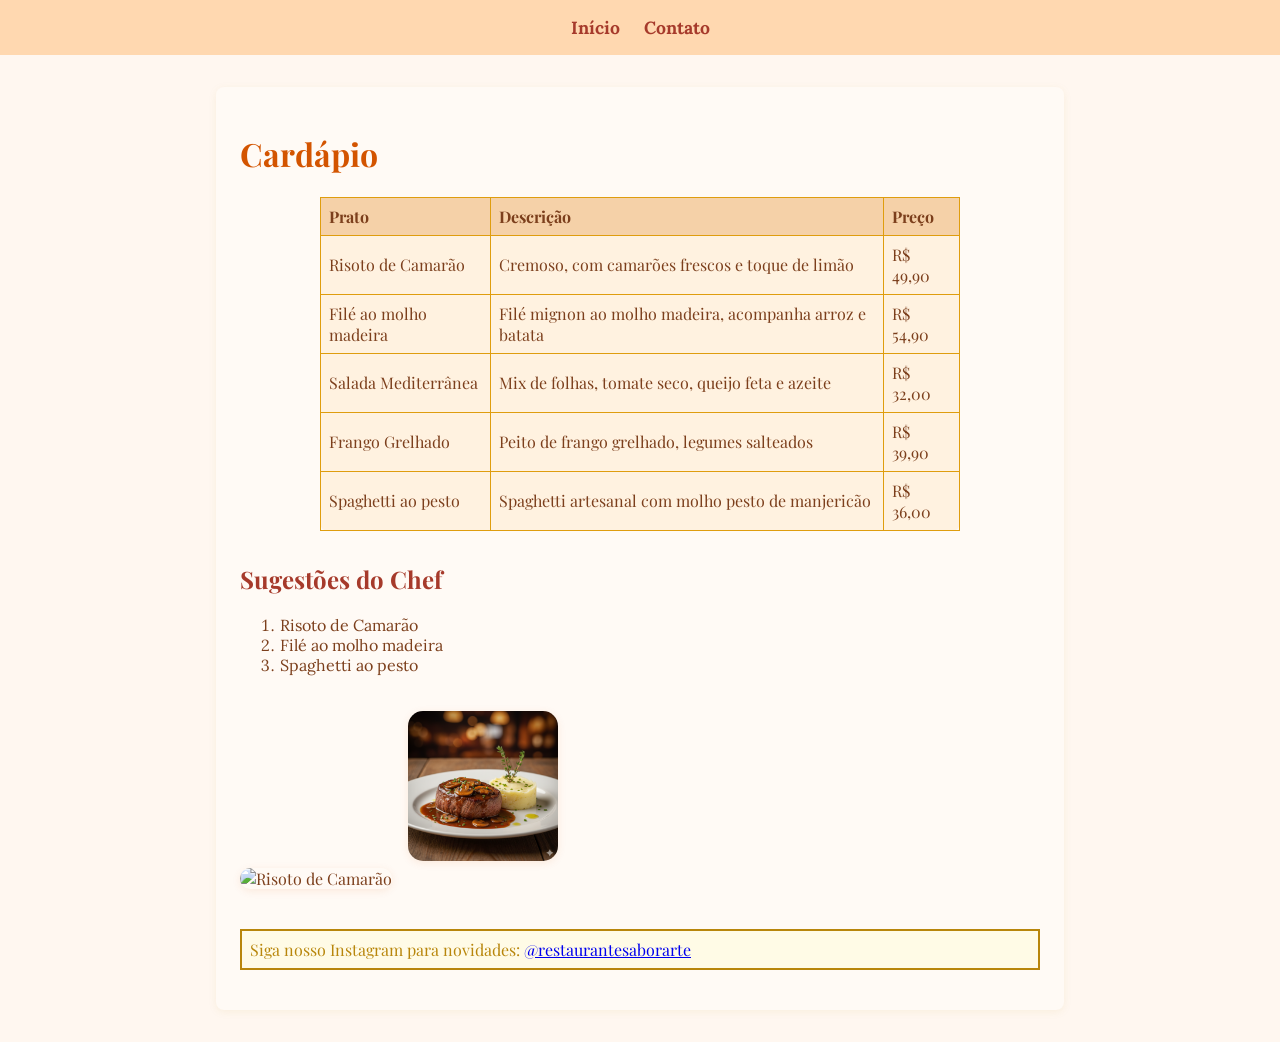
==== cardapio.html @ 9372c83c "commit files" ====
<!DOCTYPE html>
<html lang="pt-br">
  <head>
    <meta charset="UTF-8" />
    <title>Cardápio | Sabor & Arte</title>
    <link rel="stylesheet" href="src/css/styles.css" />
    <style>
      table {
        border-collapse: collapse;
        width: 80%;
        margin: 20px auto;
      }
      th,
      td {
        border: 1px solid #df9d0e;
        padding: 8px;
        text-align: left;
      }
      th {
        background-color: #f5d1a8;
      }
    </style>
  </head>
  <body>
    <header>
      <nav>
        <ul>
          <li><a href="index.html">Início</a></li>
          <li><a href="contato.html">Contato</a></li>
        </ul>
      </nav>
    </header>
    <main>
      <h1>Cardápio</h1>
      <table>
        <tr>
          <th>Prato</th>
          <th>Descrição</th>
          <th>Preço</th>
        </tr>
        <tr>
          <td>Risoto de Camarão</td>
          <td>Cremoso, com camarões frescos e toque de limão</td>
          <td>R$ 49,90</td>
        </tr>
        <tr>
          <td>Filé ao molho madeira</td>
          <td>Filé mignon ao molho madeira, acompanha arroz e batata</td>
          <td>R$ 54,90</td>
        </tr>
        <tr>
          <td>Salada Mediterrânea</td>
          <td>Mix de folhas, tomate seco, queijo feta e azeite</td>
          <td>R$ 32,00</td>
        </tr>
        <tr>
          <td>Frango Grelhado</td>
          <td>Peito de frango grelhado, legumes salteados</td>
          <td>R$ 39,90</td>
        </tr>
        <tr>
          <td>Spaghetti ao pesto</td>
          <td>Spaghetti artesanal com molho pesto de manjericão</td>
          <td>R$ 36,00</td>
        </tr>
      </table>
      <h2>Sugestões do Chef</h2>
      <ol>
        <li>Risoto de Camarão</li>
        <li>Filé ao molho madeira</li>
        <li>Spaghetti ao pesto</li>
      </ol>
      <div>
        <img src="src/img/RisotoCamarao.png" alt="Risoto de Camarão" width="150" />
        <img
          src="src/img/FileaoMolhoMadeira.png"
          alt="Filé ao molho madeira"
          width="150"
        />
      </div>
      <p
        style="
          border: 2px solid #b8860b;
          padding: 8px;
          background: #fffbe6;
          color: #b8860b;
        "
      >
        Siga nosso Instagram para novidades:
        <a href="https://instagram.com/restaurantesaborarte" target="_blank"
          >@restaurantesaborarte</a
        >
      </p>
    </main>
    <script src="src/js/script.js"></script>
  </body>
</html>
---- src/css/styles.css ----
@import url("https://fonts.googleapis.com/css2?family=Playfair+Display:wght@500;700&family=Lora:wght@400;600&display=swap");
body {
  font-family: "Playfair Display", "Georgia", serif;
  background-color: #fff7f0;
  margin: 0;
  color: #7c3f1c;
}
header {
  background-color: #ffd8b0;
  color: #a63a2b;
  padding: 16px 0;
  text-align: center;
}
nav ul {
  list-style: none;
  padding: 0;
  margin: 0;
  display: flex;
  justify-content: center;
  gap: 24px;
}
nav a {
  color: #a63a2b;
  text-decoration: none;
  font-weight: bold;
  font-size: 1.1em;
}
nav a:hover {
  text-decoration: underline;
  cursor: pointer;
  background-color: #ffe5d0;
  color: #d35400;
  transition: background 0.2s, color 0.2s;
}

body,
button,
a {
  cursor: default;
}
main {
  max-width: 800px;
  margin: 32px auto;
  background: #fffaf5;
  padding: 24px;
  border-radius: 8px;
  box-shadow: 0 2px 8px rgba(184, 134, 11, 0.08);
}
h1 {
  color: #d35400;
  font-family: "Playfair Display", "Georgia", serif;
}
h2 {
  color: #a63a2b;
  font-family: "Playfair Display", "Georgia", serif;
  margin-top: 32px;
}
ul,
ol {
  margin-bottom: 24px;
  font-family: "Lora", "Georgia", serif;
}
img {
  border-radius: 15px;
  margin: 12px 12px 24px 0;
  box-shadow: 0 2px 8px rgba(211, 84, 0, 0.1);
}
/* Centraliza a logo no index */
/* .logo-center class removed */
/* Classe para centralizar a logo */
.logo-center {
  display: block;
  margin-left: auto;
  margin-right: auto;
}
table {
  margin-bottom: 24px;
  background: #fff2e0;
  border-radius: 8px;

  /* Efeitos de hover na tabela do cardápio */
}
iframe {
  margin-top: 12px;
  border-radius: 8px;

  /* Estilos para tabela */
  th,
  td {
    border: 1px solid #ffd8b0;
    padding: 8px;
    text-align: left;
  }
  th {
    background-color: #ffe5d0;
  }
}
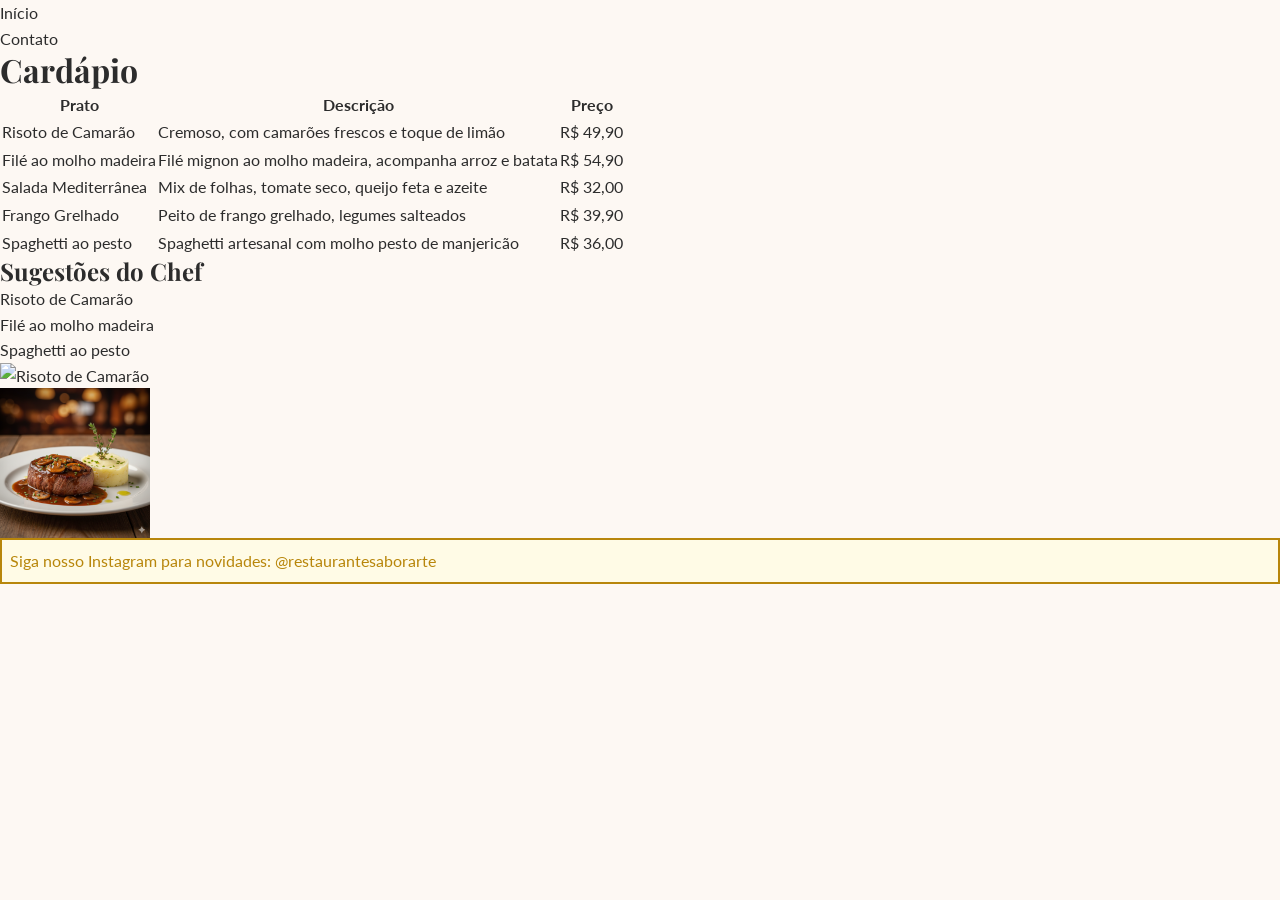
==== commit f840dbf7: "feat: setup inicial - varáveis CSS, reset, fontes e viewport" ====
--- a/cardapio.html
+++ b/cardapio.html
@@ -1,25 +1,24 @@
-<!DOCTYPE html>
+<!doctype html>
 <html lang="pt-br">
   <head>
     <meta charset="UTF-8" />
-    <title>Cardápio | Sabor & Arte</title>
+    <meta name="viewport" content="width=device-width, initial-scale=1.0" />
+    <meta
+      name="description"
+      content="Restaurante Sabor & Arte — cozinha autoral com ingredientes frescos."
+    />
+    <title>Restaurante Sabor & Arte</title>
+
+    <!-- Google Fonts -->
+    <link rel="preconnect" href="https://fonts.googleapis.com" />
+    <link rel="preconnect" href="https://fonts.gstatic.com" crossorigin />
+    <link
+      href="https://fonts.googleapis.com/css2?family=Playfair+Display:wght@400;600;700&family=Lato:wght@300;400;700&display=swap"
+      rel="stylesheet"
+    />
+
+    <link rel="stylesheet" href="src/css/reset.css" />
     <link rel="stylesheet" href="src/css/styles.css" />
-    <style>
-      table {
-        border-collapse: collapse;
-        width: 80%;
-        margin: 20px auto;
-      }
-      th,
-      td {
-        border: 1px solid #df9d0e;
-        padding: 8px;
-        text-align: left;
-      }
-      th {
-        background-color: #f5d1a8;
-      }
-    </style>
   </head>
   <body>
     <header>
@@ -71,7 +70,11 @@
         <li>Spaghetti ao pesto</li>
       </ol>
       <div>
-        <img src="src/img/RisotoCamarao.png" alt="Risoto de Camarão" width="150" />
+        <img
+          src="src/img/RisotoCamarao.png"
+          alt="Risoto de Camarão"
+          width="150"
+        />
         <img
           src="src/img/FileaoMolhoMadeira.png"
           alt="Filé ao molho madeira"
--- a/src/css/styles.css
+++ b/src/css/styles.css
@@ -1,97 +1,47 @@
-@import url("https://fonts.googleapis.com/css2?family=Playfair+Display:wght@500;700&family=Lora:wght@400;600&display=swap");
-body {
-  font-family: "Playfair Display", "Georgia", serif;
-  background-color: #fff7f0;
-  margin: 0;
-  color: #7c3f1c;
-}
-header {
-  background-color: #ffd8b0;
-  color: #a63a2b;
-  padding: 16px 0;
-  text-align: center;
-}
-nav ul {
-  list-style: none;
-  padding: 0;
-  margin: 0;
-  display: flex;
-  justify-content: center;
-  gap: 24px;
-}
-nav a {
-  color: #a63a2b;
-  text-decoration: none;
-  font-weight: bold;
-  font-size: 1.1em;
-}
-nav a:hover {
-  text-decoration: underline;
-  cursor: pointer;
-  background-color: #ffe5d0;
-  color: #d35400;
-  transition: background 0.2s, color 0.2s;
+/* =============================================
+   VARIÁVEIS GLOBAIS — Identidade Visual
+   Mude aqui e o site inteiro muda junto
+   ============================================= */
+:root {
+  /* Cores */
+  --cor-primaria: #b8860b;       /* dourado escuro — sofisticação */
+  --cor-primaria-clara: #f5d1a8; /* dourado claro */
+  --cor-fundo: #fdf8f3;          /* off-white quente */
+  --cor-texto: #2c2c2c;          /* quase preto */
+  --cor-texto-claro: #666;
+  --cor-branco: #ffffff;
+  --cor-header: #1a1a1a;         /* fundo escuro do header */
+
+  /* Tipografia */
+  --fonte-titulo: 'Playfair Display', serif;   /* elegante para títulos */
+  --fonte-corpo: 'Lato', sans-serif;           /* legível para texto */
+
+  /* Espaçamentos */
+  --espacamento-secao: 80px;
+  --largura-maxima: 1200px;
+
+  /* Outros */
+  --sombra: 0 4px 20px rgba(0, 0, 0, 0.08);
+  --raio-borda: 12px;
+  --transicao: 0.3s ease;
 }
 
-body,
-button,
-a {
-  cursor: default;
+/* =============================================
+   BASE
+   ============================================= */
+body {
+  font-family: var(--fonte-corpo);
+  background-color: var(--cor-fundo);
+  color: var(--cor-texto);
 }
-main {
-  max-width: 800px;
-  margin: 32px auto;
-  background: #fffaf5;
-  padding: 24px;
-  border-radius: 8px;
-  box-shadow: 0 2px 8px rgba(184, 134, 11, 0.08);
+
+h1, h2, h3 {
+  font-family: var(--fonte-titulo);
+  line-height: 1.2;
 }
-h1 {
-  color: #d35400;
-  font-family: "Playfair Display", "Georgia", serif;
-}
-h2 {
-  color: #a63a2b;
-  font-family: "Playfair Display", "Georgia", serif;
-  margin-top: 32px;
-}
-ul,
-ol {
-  margin-bottom: 24px;
-  font-family: "Lora", "Georgia", serif;
-}
-img {
-  border-radius: 15px;
-  margin: 12px 12px 24px 0;
-  box-shadow: 0 2px 8px rgba(211, 84, 0, 0.1);
-}
-/* Centraliza a logo no index */
-/* .logo-center class removed */
-/* Classe para centralizar a logo */
-.logo-center {
-  display: block;
-  margin-left: auto;
-  margin-right: auto;
-}
-table {
-  margin-bottom: 24px;
-  background: #fff2e0;
-  border-radius: 8px;
 
-  /* Efeitos de hover na tabela do cardápio */
-}
-iframe {
-  margin-top: 12px;
-  border-radius: 8px;
-
-  /* Estilos para tabela */
-  th,
-  td {
-    border: 1px solid #ffd8b0;
-    padding: 8px;
-    text-align: left;
-  }
-  th {
-    background-color: #ffe5d0;
-  }
-}
+.container {
+  max-width: var(--largura-maxima);
+  margin: 0 auto;
+  padding: 0 24px;
+}
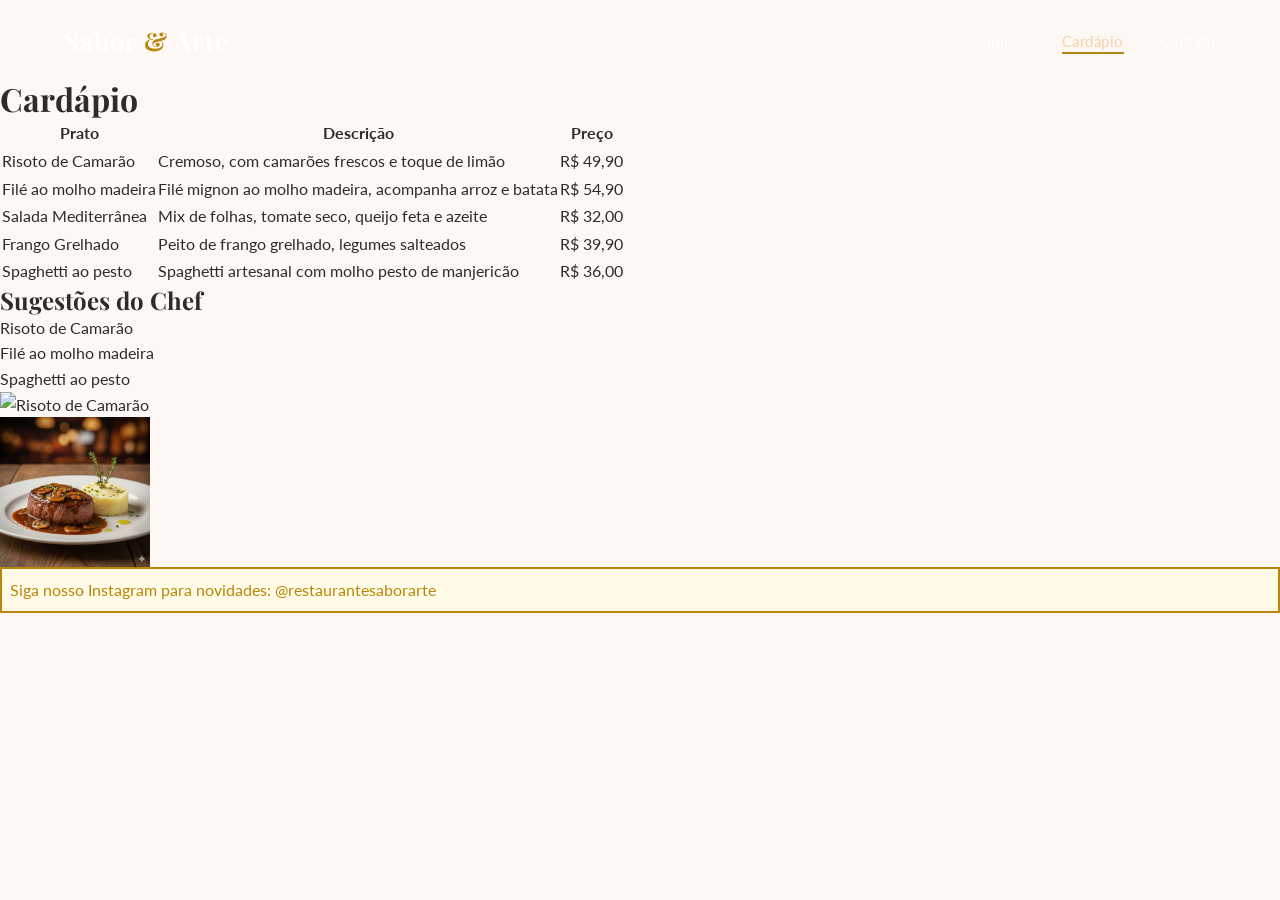
==== commit ab4deed8: "feat: header fixo com nav responsiva e menu hamburguer" ====
--- a/cardapio.html
+++ b/cardapio.html
@@ -21,14 +21,31 @@
     <link rel="stylesheet" href="src/css/styles.css" />
   </head>
   <body>
-    <header>
-      <nav>
-        <ul>
-          <li><a href="index.html">Início</a></li>
-          <li><a href="contato.html">Contato</a></li>
-        </ul>
-      </nav>
-    </header>
+<header class="header" id="header">
+  <div class="container header__container">
+
+    <a href="index.html" class="header__logo">
+      Sabor <span>&</span> Arte
+    </a>
+
+    <button class="header__hamburguer" id="hamburguer" aria-label="Abrir menu">
+      <span></span>
+      <span></span>
+      <span></span>
+    </button>
+
+    <nav class="header__nav" id="nav">
+      <ul class="header__lista">
+        <li><a href="index.html" class="header__link">Início</a></li>
+        <li><a href="cardapio.html" class="header__link ativo">Cardápio</a></li>
+        <li><a href="contato.html" class="header__link">Contato</a></li>
+      </ul>
+    </nav>
+
+  </div>
+</header>
+
+<div class="header-espacador"></div>
     <main>
       <h1>Cardápio</h1>
       <table>
--- a/src/css/styles.css
+++ b/src/css/styles.css
@@ -44,4 +44,161 @@
   max-width: var(--largura-maxima);
   margin: 0 auto;
   padding: 0 24px;
+}
+
+/* =============================================
+   HEADER
+   ============================================= */
+
+.header {
+  position: fixed;        /* gruda no topo mesmo ao rolar */
+  top: 0;
+  left: 0;
+  width: 100%;
+  z-index: 1000;          /* fica na frente de tudo */
+  padding: 20px 0;
+  background-color: transparent;
+  transition: background-color var(--transicao), padding var(--transicao), box-shadow var(--transicao);
+}
+
+/* Estado "rolado" — adicionado pelo JS quando o usuário desce */
+.header.rolado {
+  background-color: var(--cor-header);
+  padding: 14px 0;
+  box-shadow: 0 2px 20px rgba(0, 0, 0, 0.3);
+}
+
+.header__container {
+  display: flex;
+  align-items: center;
+  justify-content: space-between;
+}
+
+/* Logo */
+.header__logo {
+  font-family: var(--fonte-titulo);
+  font-size: 1.6rem;
+  font-weight: 700;
+  color: var(--cor-branco);
+  letter-spacing: 1px;
+}
+
+.header__logo span {
+  color: var(--cor-primaria);  /* o "&" fica dourado */
+}
+
+/* Links de navegação */
+.header__lista {
+  display: flex;
+  gap: 36px;
+  align-items: center;
+}
+
+.header__link {
+  color: var(--cor-branco);
+  font-size: 0.95rem;
+  font-weight: 400;
+  letter-spacing: 0.5px;
+  padding-bottom: 4px;
+  position: relative;
+  transition: color var(--transicao);
+}
+
+/* Linha que cresce embaixo do link ao passar o mouse */
+.header__link::after {
+  content: '';
+  position: absolute;
+  bottom: 0;
+  left: 0;
+  width: 0;                         /* começa com largura 0 */
+  height: 2px;
+  background-color: var(--cor-primaria);
+  transition: width var(--transicao);
+}
+
+.header__link:hover::after,
+.header__link.ativo::after {
+  width: 100%;                      /* expande pra 100% no hover/ativo */
+}
+
+.header__link.ativo {
+  color: var(--cor-primaria-clara);
+}
+
+/* Espaçador */
+.header-espacador {
+  height: 80px; /* mesma altura do header */
+}
+
+/* =============================================
+   HAMBURGUER (botão mobile)
+   ============================================= */
+
+.header__hamburguer {
+  display: none;        /* escondido no desktop */
+  flex-direction: column;
+  gap: 5px;
+  background: none;
+  border: none;
+  cursor: pointer;
+  padding: 4px;
+}
+
+.header__hamburguer span {
+  display: block;
+  width: 25px;
+  height: 2px;
+  background-color: var(--cor-branco);
+  transition: transform var(--transicao), opacity var(--transicao);
+}
+
+/* Animação do X quando o menu está aberto */
+.header__hamburguer.aberto span:nth-child(1) {
+  transform: translateY(7px) rotate(45deg);
+}
+.header__hamburguer.aberto span:nth-child(2) {
+  opacity: 0;
+}
+.header__hamburguer.aberto span:nth-child(3) {
+  transform: translateY(-7px) rotate(-45deg);
+}
+
+/* =============================================
+   RESPONSIVIDADE DO HEADER
+   ============================================= */
+
+/* Telas menores que 768px = mobile */
+@media (max-width: 768px) {
+
+  .header__hamburguer {
+    display: flex;  /* aparece o botão ☰ */
+  }
+
+  .header__nav {
+    position: fixed;
+    top: 0;
+    right: -100%;         /* começa fora da tela, à direita */
+    width: 75%;
+    max-width: 320px;
+    height: 100vh;        /* ocupa a tela toda verticalmente */
+    background-color: var(--cor-header);
+    padding: 100px 40px 40px;
+    transition: right var(--transicao);
+    box-shadow: -4px 0 20px rgba(0,0,0,0.3);
+  }
+
+  /* Quando o menu está aberto, desliza pra dentro */
+  .header__nav.aberto {
+    right: 0;
+  }
+
+  .header__lista {
+    flex-direction: column;
+    align-items: flex-start;
+    gap: 28px;
+  }
+
+  .header__link {
+    font-size: 1.2rem;
+  }
 }
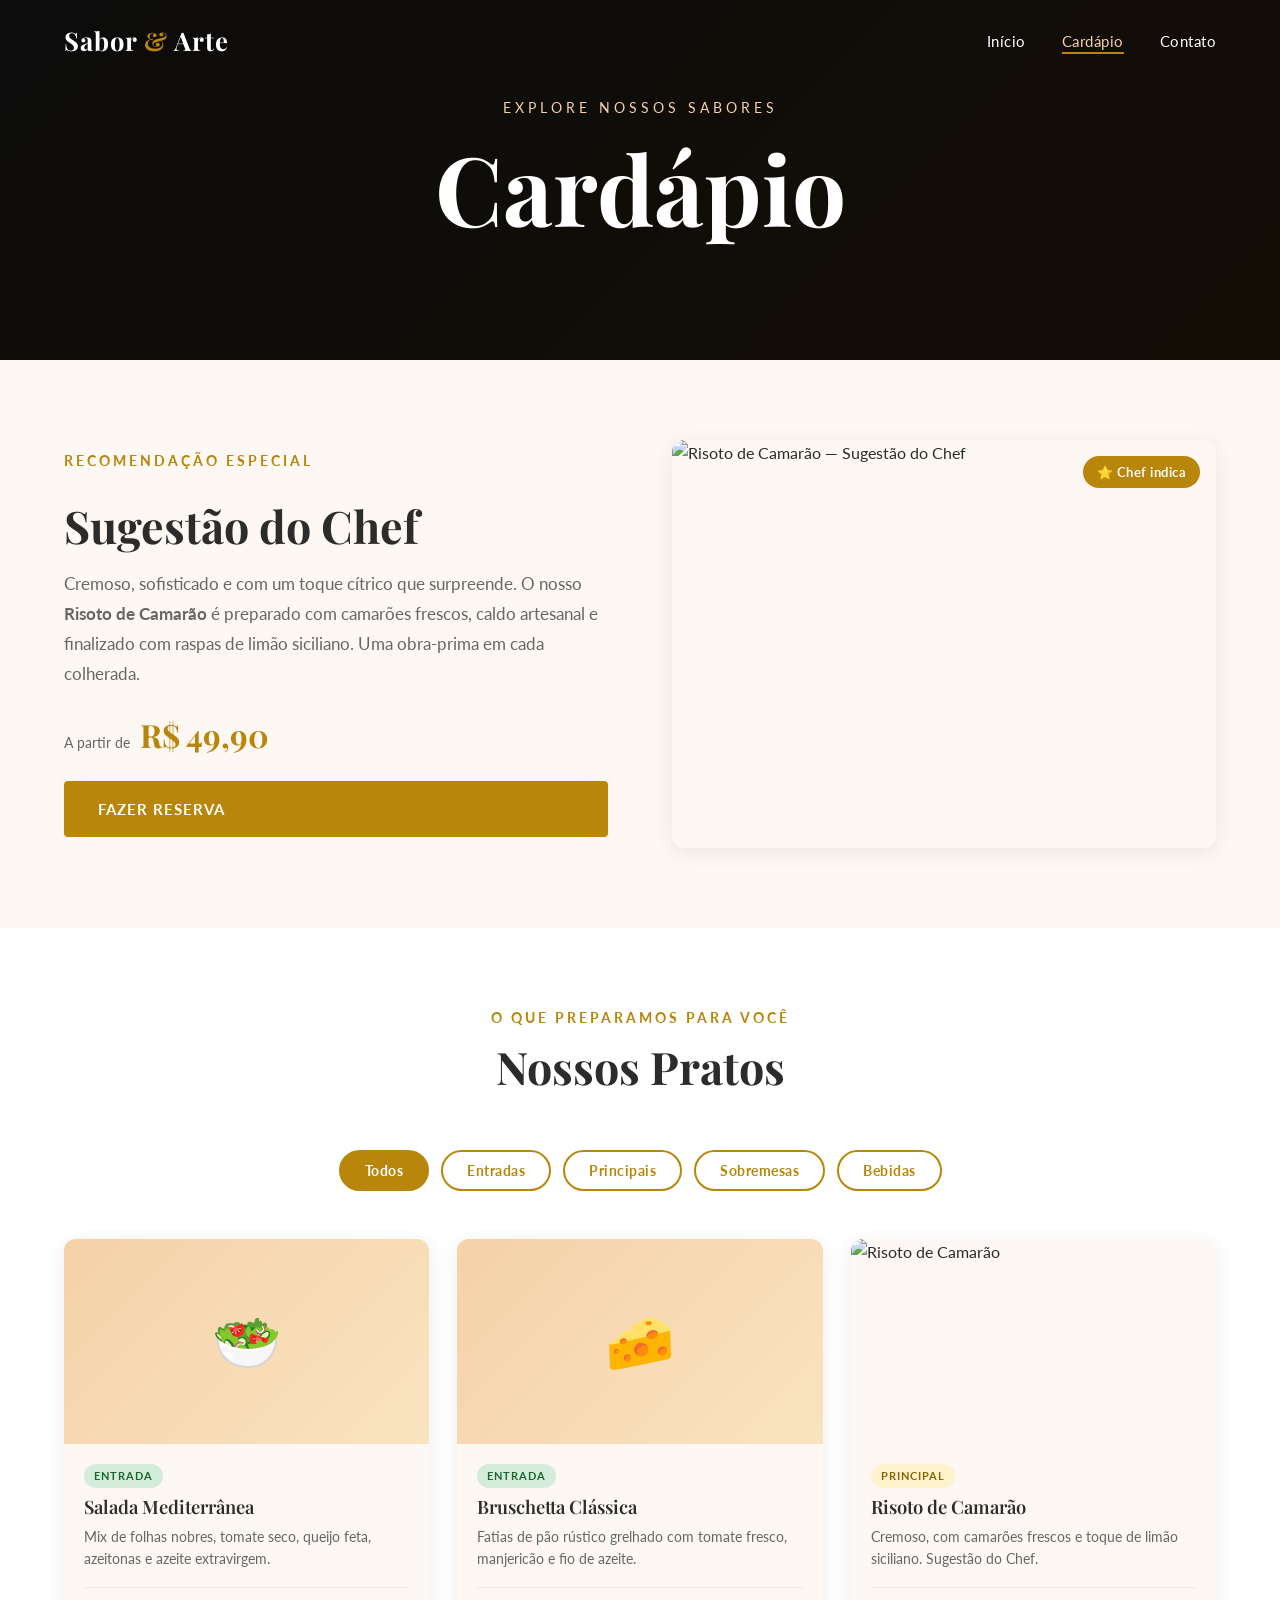
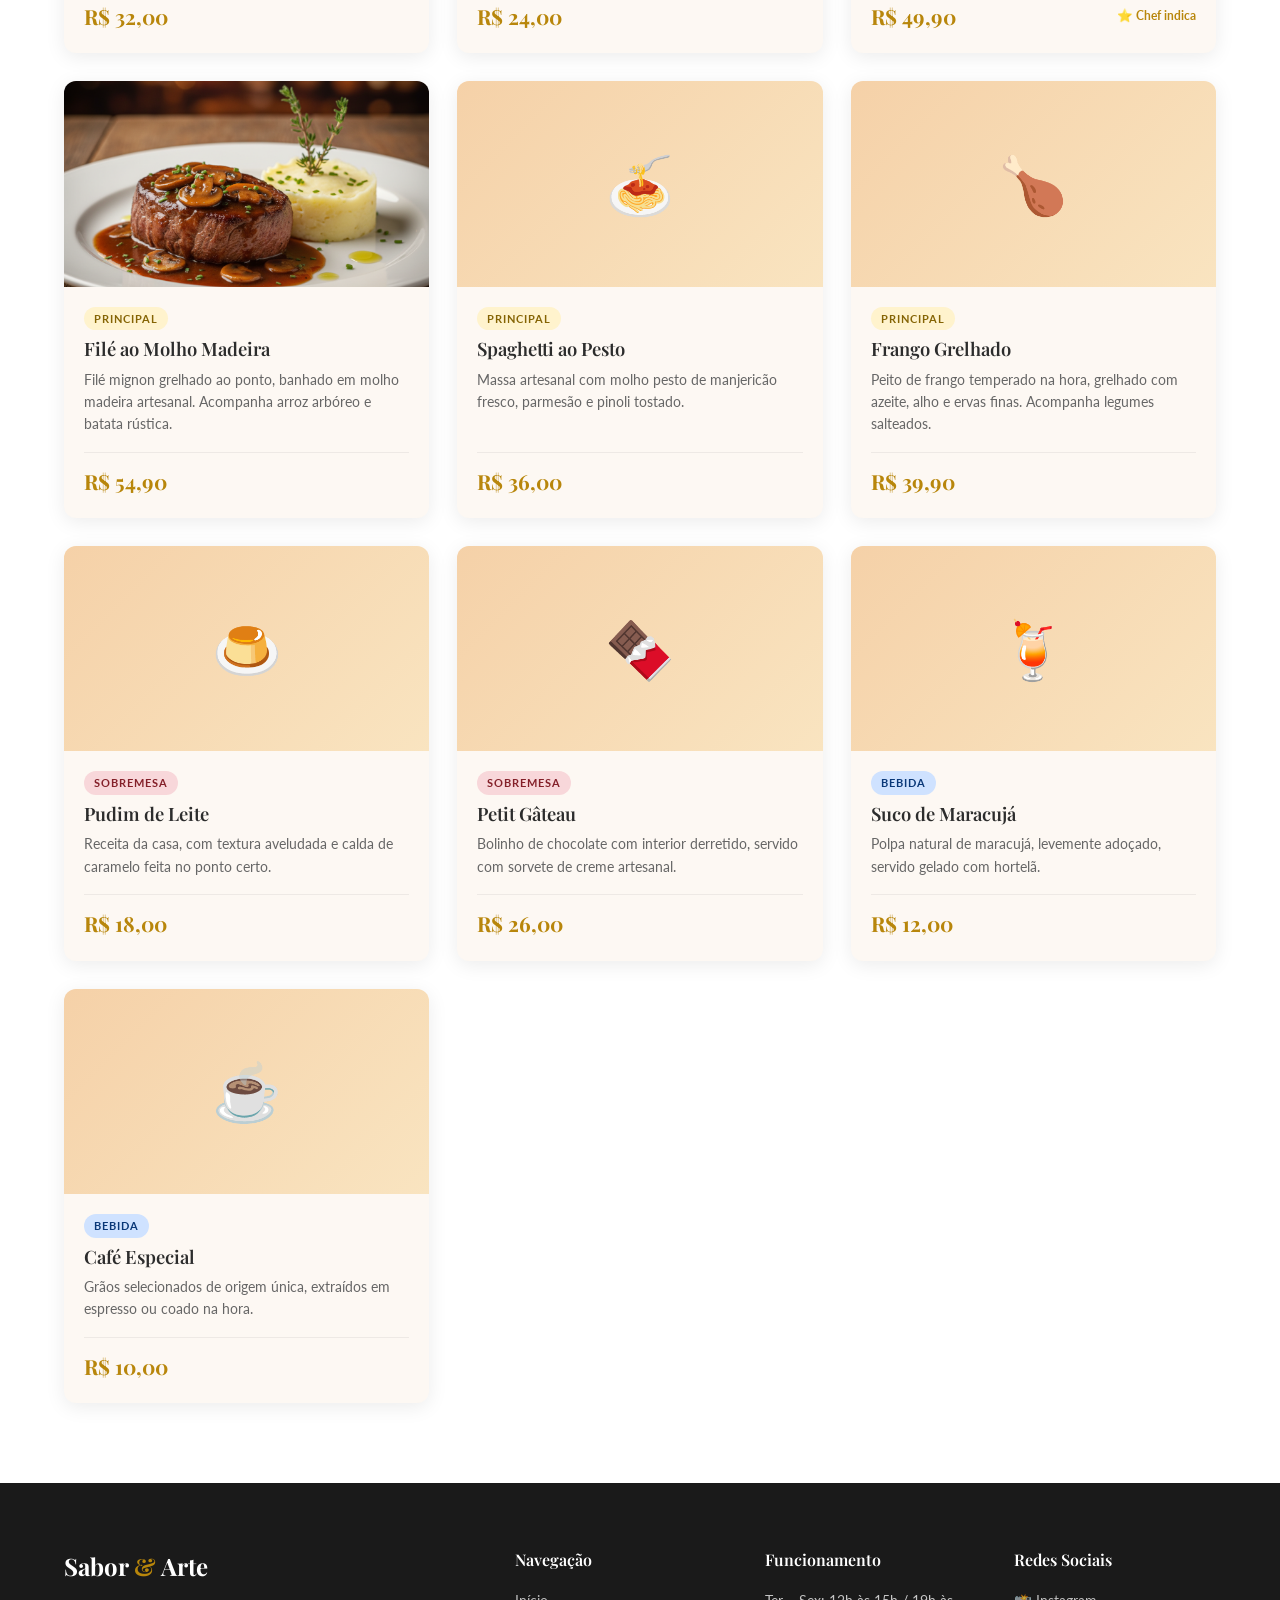
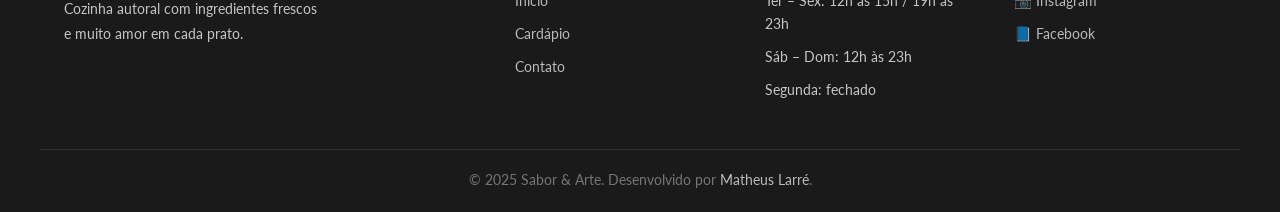
==== commit 65a8944e: "feat: cardapio com cards, filtro por categoria e secao do chef" ====
--- a/cardapio.html
+++ b/cardapio.html
@@ -1,117 +1,301 @@
-<!doctype html>
+<!DOCTYPE html>
 <html lang="pt-br">
   <head>
     <meta charset="UTF-8" />
     <meta name="viewport" content="width=device-width, initial-scale=1.0" />
-    <meta
-      name="description"
-      content="Restaurante Sabor & Arte — cozinha autoral com ingredientes frescos."
-    />
-    <title>Restaurante Sabor & Arte</title>
-
-    <!-- Google Fonts -->
+    <meta name="description" content="Cardápio do Restaurante Sabor & Arte — pratos autorais com ingredientes frescos." />
+    <title>Cardápio | Sabor & Arte</title>
+
     <link rel="preconnect" href="https://fonts.googleapis.com" />
     <link rel="preconnect" href="https://fonts.gstatic.com" crossorigin />
-    <link
-      href="https://fonts.googleapis.com/css2?family=Playfair+Display:wght@400;600;700&family=Lato:wght@300;400;700&display=swap"
-      rel="stylesheet"
-    />
+    <link href="https://fonts.googleapis.com/css2?family=Playfair+Display:wght@400;600;700&family=Lato:wght@300;400;700&display=swap" rel="stylesheet" />
 
     <link rel="stylesheet" href="src/css/reset.css" />
     <link rel="stylesheet" href="src/css/styles.css" />
   </head>
+
   <body>
-<header class="header" id="header">
-  <div class="container header__container">
-
-    <a href="index.html" class="header__logo">
-      Sabor <span>&</span> Arte
-    </a>
-
-    <button class="header__hamburguer" id="hamburguer" aria-label="Abrir menu">
-      <span></span>
-      <span></span>
-      <span></span>
-    </button>
-
-    <nav class="header__nav" id="nav">
-      <ul class="header__lista">
-        <li><a href="index.html" class="header__link">Início</a></li>
-        <li><a href="cardapio.html" class="header__link ativo">Cardápio</a></li>
-        <li><a href="contato.html" class="header__link">Contato</a></li>
-      </ul>
-    </nav>
-
-  </div>
-</header>
-
-<div class="header-espacador"></div>
-    <main>
-      <h1>Cardápio</h1>
-      <table>
-        <tr>
-          <th>Prato</th>
-          <th>Descrição</th>
-          <th>Preço</th>
-        </tr>
-        <tr>
-          <td>Risoto de Camarão</td>
-          <td>Cremoso, com camarões frescos e toque de limão</td>
-          <td>R$ 49,90</td>
-        </tr>
-        <tr>
-          <td>Filé ao molho madeira</td>
-          <td>Filé mignon ao molho madeira, acompanha arroz e batata</td>
-          <td>R$ 54,90</td>
-        </tr>
-        <tr>
-          <td>Salada Mediterrânea</td>
-          <td>Mix de folhas, tomate seco, queijo feta e azeite</td>
-          <td>R$ 32,00</td>
-        </tr>
-        <tr>
-          <td>Frango Grelhado</td>
-          <td>Peito de frango grelhado, legumes salteados</td>
-          <td>R$ 39,90</td>
-        </tr>
-        <tr>
-          <td>Spaghetti ao pesto</td>
-          <td>Spaghetti artesanal com molho pesto de manjericão</td>
-          <td>R$ 36,00</td>
-        </tr>
-      </table>
-      <h2>Sugestões do Chef</h2>
-      <ol>
-        <li>Risoto de Camarão</li>
-        <li>Filé ao molho madeira</li>
-        <li>Spaghetti ao pesto</li>
-      </ol>
-      <div>
-        <img
-          src="src/img/RisotoCamarao.png"
-          alt="Risoto de Camarão"
-          width="150"
-        />
-        <img
-          src="src/img/FileaoMolhoMadeira.png"
-          alt="Filé ao molho madeira"
-          width="150"
-        />
-      </div>
-      <p
-        style="
-          border: 2px solid #b8860b;
-          padding: 8px;
-          background: #fffbe6;
-          color: #b8860b;
-        "
-      >
-        Siga nosso Instagram para novidades:
-        <a href="https://instagram.com/restaurantesaborarte" target="_blank"
-          >@restaurantesaborarte</a
-        >
-      </p>
-    </main>
+
+    <!-- ===== HEADER ===== -->
+    <header class="header" id="header">
+      <div class="container header__container">
+        <a href="index.html" class="header__logo">Sabor <span>&</span> Arte</a>
+        <button class="header__hamburguer" id="hamburguer" aria-label="Abrir menu">
+          <span></span><span></span><span></span>
+        </button>
+        <nav class="header__nav" id="nav">
+          <ul class="header__lista">
+            <li><a href="index.html" class="header__link">Início</a></li>
+            <li><a href="cardapio.html" class="header__link ativo">Cardápio</a></li>
+            <li><a href="contato.html" class="header__link">Contato</a></li>
+          </ul>
+        </nav>
+      </div>
+    </header>
+
+    <!-- ===== HERO DO CARDÁPIO ===== -->
+    <!-- Hero menor que o da home — só para identificar a página -->
+    <section class="hero hero--pequeno">
+      <div class="hero__overlay"></div>
+      <div class="container hero__conteudo">
+        <p class="hero__pretitulo">Explore nossos sabores</p>
+        <h1 class="hero__titulo">Cardápio</h1>
+      </div>
+    </section>
+
+    <!-- ===== SUGESTÃO DO CHEF ===== -->
+    <section class="chef-destaque">
+      <div class="container chef-destaque__container">
+        <div class="chef-destaque__texto">
+          <p class="secao-pretitulo">Recomendação especial</p>
+          <h2 class="secao-titulo">Sugestão do Chef</h2>
+          <p class="chef-destaque__descricao">
+            Cremoso, sofisticado e com um toque cítrico que surpreende.
+            O nosso <strong>Risoto de Camarão</strong> é preparado com camarões
+            frescos, caldo artesanal e finalizado com raspas de limão siciliano.
+            Uma obra-prima em cada colherada.
+          </p>
+          <div class="chef-destaque__preco">
+            <span class="chef-destaque__label">A partir de</span>
+            <span class="chef-destaque__valor">R$ 49,90</span>
+          </div>
+          <a href="contato.html" class="btn btn--primario">Fazer Reserva</a>
+        </div>
+        <div class="chef-destaque__imagem">
+          <!-- Se tiver a imagem do risoto, use-a aqui -->
+          <img src="src/img/RisotoCamarao.png" alt="Risoto de Camarão — Sugestão do Chef" />
+          <div class="chef-destaque__badge">⭐ Chef indica</div>
+        </div>
+      </div>
+    </section>
+
+    <!-- ===== CARDÁPIO COMPLETO ===== -->
+    <section class="cardapio-secao">
+      <div class="container">
+
+        <div class="secao-cabecalho">
+          <p class="secao-pretitulo">O que preparamos para você</p>
+          <h2 class="secao-titulo">Nossos Pratos</h2>
+        </div>
+
+        <!-- Botões de filtro — o JS vai usar o data-filtro para mostrar/ocultar -->
+        <div class="cardapio-filtros" id="filtros">
+          <button class="filtro-btn ativo" data-filtro="todos">Todos</button>
+          <button class="filtro-btn" data-filtro="entrada">Entradas</button>
+          <button class="filtro-btn" data-filtro="principal">Principais</button>
+          <button class="filtro-btn" data-filtro="sobremesa">Sobremesas</button>
+          <button class="filtro-btn" data-filtro="bebida">Bebidas</button>
+        </div>
+
+        <!-- Grade de cards -->
+        <!-- Cada card tem data-categoria — o JS usa isso para filtrar -->
+        <div class="cardapio-grid" id="cardapio-grid">
+
+          <!-- ENTRADAS -->
+          <article class="prato-card animar" data-categoria="entrada">
+            <div class="prato-card__imagem prato-card__imagem--placeholder">🥗</div>
+            <div class="prato-card__conteudo">
+              <span class="prato-card__badge prato-card__badge--entrada">Entrada</span>
+              <h3 class="prato-card__nome">Salada Mediterrânea</h3>
+              <p class="prato-card__descricao">
+                Mix de folhas nobres, tomate seco, queijo feta, azeitonas e azeite extravirgem.
+              </p>
+              <div class="prato-card__rodape">
+                <span class="prato-card__preco">R$ 32,00</span>
+              </div>
+            </div>
+          </article>
+
+          <article class="prato-card animar" data-categoria="entrada">
+            <div class="prato-card__imagem prato-card__imagem--placeholder">🧀</div>
+            <div class="prato-card__conteudo">
+              <span class="prato-card__badge prato-card__badge--entrada">Entrada</span>
+              <h3 class="prato-card__nome">Bruschetta Clássica</h3>
+              <p class="prato-card__descricao">
+                Fatias de pão rústico grelhado com tomate fresco, manjericão e fio de azeite.
+              </p>
+              <div class="prato-card__rodape">
+                <span class="prato-card__preco">R$ 24,00</span>
+              </div>
+            </div>
+          </article>
+
+          <!-- PRINCIPAIS -->
+          <article class="prato-card animar" data-categoria="principal">
+            <div class="prato-card__imagem">
+              <img src="src/img/RisotoCamarao.png" alt="Risoto de Camarão" />
+            </div>
+            <div class="prato-card__conteudo">
+              <span class="prato-card__badge prato-card__badge--principal">Principal</span>
+              <h3 class="prato-card__nome">Risoto de Camarão</h3>
+              <p class="prato-card__descricao">
+                Cremoso, com camarões frescos e toque de limão siciliano. Sugestão do Chef.
+              </p>
+              <div class="prato-card__rodape">
+                <span class="prato-card__preco">R$ 49,90</span>
+                <span class="prato-card__destaque">⭐ Chef indica</span>
+              </div>
+            </div>
+          </article>
+
+          <article class="prato-card animar" data-categoria="principal">
+            <div class="prato-card__imagem">
+              <img src="src/img/FileaoMolhoMadeira.png" alt="Filé ao Molho Madeira" />
+            </div>
+            <div class="prato-card__conteudo">
+              <span class="prato-card__badge prato-card__badge--principal">Principal</span>
+              <h3 class="prato-card__nome">Filé ao Molho Madeira</h3>
+              <p class="prato-card__descricao">
+                Filé mignon grelhado ao ponto, banhado em molho madeira artesanal.
+                Acompanha arroz arbóreo e batata rústica.
+              </p>
+              <div class="prato-card__rodape">
+                <span class="prato-card__preco">R$ 54,90</span>
+              </div>
+            </div>
+          </article>
+
+          <article class="prato-card animar" data-categoria="principal">
+            <div class="prato-card__imagem prato-card__imagem--placeholder">🍝</div>
+            <div class="prato-card__conteudo">
+              <span class="prato-card__badge prato-card__badge--principal">Principal</span>
+              <h3 class="prato-card__nome">Spaghetti ao Pesto</h3>
+              <p class="prato-card__descricao">
+                Massa artesanal com molho pesto de manjericão fresco,
+                parmesão e pinoli tostado.
+              </p>
+              <div class="prato-card__rodape">
+                <span class="prato-card__preco">R$ 36,00</span>
+              </div>
+            </div>
+          </article>
+
+          <article class="prato-card animar" data-categoria="principal">
+            <div class="prato-card__imagem prato-card__imagem--placeholder">🍗</div>
+            <div class="prato-card__conteudo">
+              <span class="prato-card__badge prato-card__badge--principal">Principal</span>
+              <h3 class="prato-card__nome">Frango Grelhado</h3>
+              <p class="prato-card__descricao">
+                Peito de frango temperado na hora, grelhado com azeite,
+                alho e ervas finas. Acompanha legumes salteados.
+              </p>
+              <div class="prato-card__rodape">
+                <span class="prato-card__preco">R$ 39,90</span>
+              </div>
+            </div>
+          </article>
+
+          <!-- SOBREMESAS -->
+          <article class="prato-card animar" data-categoria="sobremesa">
+            <div class="prato-card__imagem prato-card__imagem--placeholder">🍮</div>
+            <div class="prato-card__conteudo">
+              <span class="prato-card__badge prato-card__badge--sobremesa">Sobremesa</span>
+              <h3 class="prato-card__nome">Pudim de Leite</h3>
+              <p class="prato-card__descricao">
+                Receita da casa, com textura aveludada e calda de caramelo
+                feita no ponto certo.
+              </p>
+              <div class="prato-card__rodape">
+                <span class="prato-card__preco">R$ 18,00</span>
+              </div>
+            </div>
+          </article>
+
+          <article class="prato-card animar" data-categoria="sobremesa">
+            <div class="prato-card__imagem prato-card__imagem--placeholder">🍫</div>
+            <div class="prato-card__conteudo">
+              <span class="prato-card__badge prato-card__badge--sobremesa">Sobremesa</span>
+              <h3 class="prato-card__nome">Petit Gâteau</h3>
+              <p class="prato-card__descricao">
+                Bolinho de chocolate com interior derretido,
+                servido com sorvete de creme artesanal.
+              </p>
+              <div class="prato-card__rodape">
+                <span class="prato-card__preco">R$ 26,00</span>
+              </div>
+            </div>
+          </article>
+
+          <!-- BEBIDAS -->
+          <article class="prato-card animar" data-categoria="bebida">
+            <div class="prato-card__imagem prato-card__imagem--placeholder">🍹</div>
+            <div class="prato-card__conteudo">
+              <span class="prato-card__badge prato-card__badge--bebida">Bebida</span>
+              <h3 class="prato-card__nome">Suco de Maracujá</h3>
+              <p class="prato-card__descricao">
+                Polpa natural de maracujá, levemente adoçado,
+                servido gelado com hortelã.
+              </p>
+              <div class="prato-card__rodape">
+                <span class="prato-card__preco">R$ 12,00</span>
+              </div>
+            </div>
+          </article>
+
+          <article class="prato-card animar" data-categoria="bebida">
+            <div class="prato-card__imagem prato-card__imagem--placeholder">☕</div>
+            <div class="prato-card__conteudo">
+              <span class="prato-card__badge prato-card__badge--bebida">Bebida</span>
+              <h3 class="prato-card__nome">Café Especial</h3>
+              <p class="prato-card__descricao">
+                Grãos selecionados de origem única, extraídos em
+                espresso ou coado na hora.
+              </p>
+              <div class="prato-card__rodape">
+                <span class="prato-card__preco">R$ 10,00</span>
+              </div>
+            </div>
+          </article>
+
+        </div>
+        <!-- fim .cardapio-grid -->
+
+        <!-- Mensagem exibida quando nenhum prato é encontrado no filtro -->
+        <p class="cardapio-vazio" id="cardapio-vazio">
+          Nenhum prato encontrado nessa categoria.
+        </p>
+
+      </div>
+    </section>
+
+    <!-- ===== FOOTER ===== -->
+    <footer class="footer">
+      <div class="container footer__container">
+        <div class="footer__bloco">
+          <p class="footer__logo">Sabor <span>&</span> Arte</p>
+          <p class="footer__descricao">Cozinha autoral com ingredientes frescos<br />e muito amor em cada prato.</p>
+        </div>
+        <div class="footer__bloco">
+          <h4 class="footer__titulo">Navegação</h4>
+          <ul class="footer__lista">
+            <li><a href="index.html" class="footer__link">Início</a></li>
+            <li><a href="cardapio.html" class="footer__link">Cardápio</a></li>
+            <li><a href="contato.html" class="footer__link">Contato</a></li>
+          </ul>
+        </div>
+        <div class="footer__bloco">
+          <h4 class="footer__titulo">Funcionamento</h4>
+          <ul class="footer__lista">
+            <li>Ter – Sex: 12h às 15h / 19h às 23h</li>
+            <li>Sáb – Dom: 12h às 23h</li>
+            <li>Segunda: fechado</li>
+          </ul>
+        </div>
+        <div class="footer__bloco">
+          <h4 class="footer__titulo">Redes Sociais</h4>
+          <ul class="footer__lista">
+            <li><a href="https://instagram.com/restaurantesaborarte" target="_blank" class="footer__link">📸 Instagram</a></li>
+            <li><a href="#" class="footer__link">📘 Facebook</a></li>
+          </ul>
+        </div>
+      </div>
+      <div class="footer__rodape">
+        <p>© 2025 Sabor & Arte. Desenvolvido por
+          <a href="https://github.com/matheus-larre" target="_blank" class="footer__link">Matheus Larré</a>.
+        </p>
+      </div>
+    </footer>
+
     <script src="src/js/script.js"></script>
   </body>
-</html>
+</html>
--- a/src/css/styles.css
+++ b/src/css/styles.css
@@ -201,4 +201,633 @@
   .header__link {
     font-size: 1.2rem;
   }
-}+}
+
+/* =============================================
+   BOTÕES REUTILIZÁVEIS
+   (usados na hero, história, cardápio etc.)
+   ============================================= */
+
+.btn {
+  display: inline-block;
+  padding: 14px 32px;
+  border-radius: 4px;
+  font-family: var(--fonte-corpo);
+  font-size: 0.95rem;
+  font-weight: 700;
+  letter-spacing: 1px;
+  text-transform: uppercase;
+  cursor: pointer;
+  transition: all var(--transicao);
+  border: 2px solid transparent;
+}
+
+.btn--primario {
+  background-color: var(--cor-primaria);
+  color: var(--cor-branco);
+  border-color: var(--cor-primaria);
+}
+
+.btn--primario:hover {
+  background-color: transparent;
+  color: var(--cor-primaria);
+}
+
+/* No hero o fundo é escuro, então o hover do secundário fica branco */
+.btn--secundario {
+  background-color: transparent;
+  color: var(--cor-branco);
+  border-color: var(--cor-branco);
+}
+
+.btn--secundario:hover {
+  background-color: var(--cor-branco);
+  color: var(--cor-texto);
+}
+
+/* =============================================
+   PADRÃO DE CABEÇALHO DE SEÇÃO
+   (pretítulo + título — reutilizado em todas as seções)
+   ============================================= */
+
+.secao-cabecalho {
+  text-align: center;
+  margin-bottom: 56px;
+}
+
+.secao-pretitulo {
+  font-size: 0.85rem;
+  font-weight: 700;
+  letter-spacing: 3px;
+  text-transform: uppercase;
+  color: var(--cor-primaria);
+  margin-bottom: 10px;
+}
+
+.secao-titulo {
+  font-size: clamp(1.8rem, 4vw, 2.8rem); /* cresce com a tela */
+  color: var(--cor-texto);
+}
+
+/* =============================================
+   HERO
+   ============================================= */
+
+.hero {
+  position: relative;
+  height: 100vh;          /* ocupa 100% da altura da janela */
+  min-height: 600px;
+  display: flex;
+  align-items: center;
+  justify-content: center;
+
+  /* Fundo escuro — troque pela URL de uma foto real de restaurante */
+  background-color: var(--cor-header);
+  background-image: linear-gradient(135deg, #1a1a1a 0%, #2d1f0e 100%);
+  background-size: cover;
+  background-position: center;
+}
+
+/* Camada semitransparente por cima da imagem de fundo */
+.hero__overlay {
+  position: absolute;
+  inset: 0;  /* top:0; right:0; bottom:0; left:0 — forma moderna */
+  background: rgba(0, 0, 0, 0.55);
+}
+
+.hero__conteudo {
+  position: relative; /* fica acima do overlay */
+  z-index: 1;
+  text-align: center;
+  color: var(--cor-branco);
+}
+
+.hero__pretitulo {
+  font-size: 0.9rem;
+  letter-spacing: 4px;
+  text-transform: uppercase;
+  color: var(--cor-primaria-clara);
+  margin-bottom: 16px;
+}
+
+.hero__titulo {
+  font-size: clamp(2.8rem, 8vw, 6rem);
+  font-weight: 700;
+  line-height: 1.1;
+  margin-bottom: 24px;
+}
+
+.hero__titulo span {
+  color: var(--cor-primaria);
+}
+
+.hero__subtitulo {
+  font-size: clamp(1rem, 2vw, 1.2rem);
+  font-weight: 300;
+  color: rgba(255, 255, 255, 0.85);
+  max-width: 560px;
+  margin: 0 auto 40px;
+  line-height: 1.8;
+}
+
+.hero__botoes {
+  display: flex;
+  gap: 16px;
+  justify-content: center;
+  flex-wrap: wrap; /* em telas bem pequenas, empilha os botões */
+}
+
+/* Seta animada no fundo da hero */
+.hero__seta {
+  position: absolute;
+  bottom: 36px;
+  left: 50%;
+  transform: translateX(-50%);
+  color: rgba(255, 255, 255, 0.6);
+  z-index: 1;
+  animation: seta-bounce 2s infinite; /* animação pulsante */
+  transition: color var(--transicao);
+}
+
+.hero__seta:hover {
+  color: var(--cor-primaria);
+}
+
+@keyframes seta-bounce {
+  0%, 100% { transform: translateX(-50%) translateY(0); }
+  50%       { transform: translateX(-50%) translateY(8px); }
+}
+
+/* =============================================
+   DIFERENCIAIS
+   ============================================= */
+
+.diferenciais {
+  padding: var(--espacamento-secao) 0;
+  background-color: var(--cor-fundo);
+}
+
+.diferenciais__grid {
+  display: grid;
+  /* 4 colunas no desktop, vai quebrando automaticamente */
+  grid-template-columns: repeat(auto-fit, minmax(220px, 1fr));
+  gap: 28px;
+}
+
+.diferencial-card {
+  background-color: var(--cor-branco);
+  border-radius: var(--raio-borda);
+  padding: 36px 28px;
+  text-align: center;
+  box-shadow: var(--sombra);
+  transition: transform var(--transicao), box-shadow var(--transicao);
+}
+
+/* Eleva o card ao passar o mouse */
+.diferencial-card:hover {
+  transform: translateY(-6px);
+  box-shadow: 0 12px 32px rgba(0, 0, 0, 0.12);
+}
+
+.diferencial-card__icone {
+  font-size: 2.5rem;
+  margin-bottom: 16px;
+}
+
+.diferencial-card__titulo {
+  font-size: 1.1rem;
+  font-weight: 600;
+  margin-bottom: 10px;
+  color: var(--cor-texto);
+}
+
+.diferencial-card__texto {
+  font-size: 0.9rem;
+  color: var(--cor-texto-claro);
+  line-height: 1.7;
+}
+
+/* =============================================
+   NOSSA HISTÓRIA
+   ============================================= */
+
+.historia {
+  padding: var(--espacamento-secao) 0;
+  background-color: var(--cor-primaria-clara);
+}
+
+.historia__container {
+  display: grid;
+  grid-template-columns: 1fr 1fr;
+  gap: 64px;
+  align-items: center;
+}
+
+.historia__texto {
+  display: flex;
+  flex-direction: column;
+  gap: 16px;
+}
+
+.historia__texto p {
+  color: var(--cor-texto);
+  line-height: 1.8;
+}
+
+.historia__imagem {
+  display: flex;
+  justify-content: center;
+  align-items: center;
+}
+
+.historia__imagem img {
+  max-width: 320px;
+  width: 100%;
+  border-radius: var(--raio-borda);
+  box-shadow: var(--sombra);
+}
+
+/* Responsividade da história */
+@media (max-width: 768px) {
+  .historia__container {
+    grid-template-columns: 1fr; /* empilha em mobile */
+    gap: 40px;
+  }
+
+  /* Imagem vai embaixo do texto no mobile */
+  .historia__imagem {
+    order: -1; /* mas aqui vamos deixar em cima no mobile */
+  }
+}
+
+/* =============================================
+   FOOTER
+   ============================================= */
+
+.footer {
+  background-color: var(--cor-header);
+  color: rgba(255, 255, 255, 0.75);
+  padding: 64px 0 0;
+}
+
+.footer__container {
+  display: grid;
+  grid-template-columns: 2fr 1fr 1fr 1fr; /* primeiro bloco maior */
+  gap: 48px;
+  padding-bottom: 48px;
+  border-bottom: 1px solid rgba(255, 255, 255, 0.1);
+}
+
+.footer__logo {
+  font-family: var(--fonte-titulo);
+  font-size: 1.5rem;
+  font-weight: 700;
+  color: var(--cor-branco);
+  margin-bottom: 12px;
+}
+
+.footer__logo span {
+  color: var(--cor-primaria);
+}
+
+.footer__descricao {
+  font-size: 0.9rem;
+  line-height: 1.7;
+}
+
+.footer__titulo {
+  font-family: var(--fonte-titulo);
+  font-size: 1rem;
+  color: var(--cor-branco);
+  margin-bottom: 16px;
+  font-weight: 600;
+}
+
+.footer__lista {
+  display: flex;
+  flex-direction: column;
+  gap: 10px;
+  font-size: 0.9rem;
+}
+
+.footer__link {
+  color: rgba(255, 255, 255, 0.7);
+  transition: color var(--transicao);
+}
+
+.footer__link:hover {
+  color: var(--cor-primaria);
+}
+
+.footer__rodape {
+  text-align: center;
+  padding: 20px 0;
+  font-size: 0.85rem;
+  color: rgba(255, 255, 255, 0.4);
+}
+
+/* Responsividade do footer */
+@media (max-width: 768px) {
+  .footer__container {
+    grid-template-columns: 1fr 1fr; /* 2 colunas no mobile */
+    gap: 32px;
+  }
+
+  /* Primeiro bloco ocupa as 2 colunas */
+  .footer__bloco:first-child {
+    grid-column: 1 / -1;
+  }
+}
+
+@media (max-width: 480px) {
+  .footer__container {
+    grid-template-columns: 1fr; /* 1 coluna em telas bem pequenas */
+  }
+}
+
+/* =============================================
+   ANIMAÇÕES DE ENTRADA (Intersection Observer)
+   ============================================= */
+
+/* Estado inicial: invisível e levemente abaixo */
+.animar {
+  opacity: 0;
+  transform: translateY(30px);
+  transition: opacity 0.6s ease, transform 0.6s ease;
+}
+
+/* Estado final: visível na posição correta */
+.animar.visivel {
+  opacity: 1;
+  transform: translateY(0);
+}
+
+/* Delay progressivo para os cards não animarem todos juntos */
+.animar:nth-child(2) { transition-delay: 0.1s; }
+.animar:nth-child(3) { transition-delay: 0.2s; }
+.animar:nth-child(4) { transition-delay: 0.3s; }
+
+/* =============================================
+   HERO PEQUENO (páginas internas: cardápio, contato)
+   ============================================= */
+
+.hero--pequeno {
+  height: 40vh;       /* menor que o hero da home */
+  min-height: 280px;
+}
+
+/* =============================================
+   SUGESTÃO DO CHEF
+   ============================================= */
+
+.chef-destaque {
+  padding: var(--espacamento-secao) 0;
+  background-color: var(--cor-fundo);
+}
+
+.chef-destaque__container {
+  display: grid;
+  grid-template-columns: 1fr 1fr;
+  gap: 64px;
+  align-items: center;
+}
+
+.chef-destaque__texto {
+  display: flex;
+  flex-direction: column;
+  gap: 16px;
+}
+
+.chef-destaque__descricao {
+  color: var(--cor-texto-claro);
+  line-height: 1.8;
+  font-size: 1.05rem;
+}
+
+.chef-destaque__preco {
+  display: flex;
+  align-items: baseline;
+  gap: 10px;
+  margin: 4px 0;
+}
+
+.chef-destaque__label {
+  font-size: 0.85rem;
+  color: var(--cor-texto-claro);
+}
+
+.chef-destaque__valor {
+  font-family: var(--fonte-titulo);
+  font-size: 2rem;
+  font-weight: 700;
+  color: var(--cor-primaria);
+}
+
+.chef-destaque__imagem {
+  position: relative;  /* necessário para posicionar o badge */
+}
+
+.chef-destaque__imagem img {
+  width: 100%;
+  border-radius: var(--raio-borda);
+  box-shadow: var(--sombra);
+  aspect-ratio: 4 / 3;    /* proporção fixa independente do tamanho */
+  object-fit: cover;
+}
+
+/* Badge "Chef indica" sobre a imagem */
+.chef-destaque__badge {
+  position: absolute;
+  top: 16px;
+  right: 16px;
+  background-color: var(--cor-primaria);
+  color: var(--cor-branco);
+  padding: 6px 14px;
+  border-radius: 999px;  /* pílula */
+  font-size: 0.8rem;
+  font-weight: 700;
+  letter-spacing: 0.5px;
+}
+
+@media (max-width: 768px) {
+  .chef-destaque__container {
+    grid-template-columns: 1fr;
+    gap: 36px;
+  }
+
+  /* Imagem aparece antes do texto no mobile */
+  .chef-destaque__imagem {
+    order: -1;
+  }
+}
+
+/* =============================================
+   FILTROS DO CARDÁPIO
+   ============================================= */
+
+.cardapio-secao {
+  padding: var(--espacamento-secao) 0;
+  background-color: var(--cor-branco);
+}
+
+.cardapio-filtros {
+  display: flex;
+  gap: 12px;
+  justify-content: center;
+  flex-wrap: wrap;   /* quebra linha em telas pequenas */
+  margin-bottom: 48px;
+}
+
+.filtro-btn {
+  padding: 10px 24px;
+  border-radius: 999px;  /* formato pílula */
+  border: 2px solid var(--cor-primaria);
+  background-color: transparent;
+  color: var(--cor-primaria);
+  font-family: var(--fonte-corpo);
+  font-size: 0.9rem;
+  font-weight: 700;
+  cursor: pointer;
+  transition: all var(--transicao);
+  letter-spacing: 0.5px;
+}
+
+.filtro-btn:hover,
+.filtro-btn.ativo {
+  background-color: var(--cor-primaria);
+  color: var(--cor-branco);
+}
+
+/* =============================================
+   GRID DE CARDS DE PRATO
+   ============================================= */
+
+.cardapio-grid {
+  display: grid;
+  grid-template-columns: repeat(auto-fill, minmax(280px, 1fr));
+  gap: 28px;
+}
+
+/* ---- Card individual ---- */
+.prato-card {
+  background-color: var(--cor-fundo);
+  border-radius: var(--raio-borda);
+  overflow: hidden;       /* imagem não vaza fora das bordas arredondadas */
+  box-shadow: var(--sombra);
+  display: flex;
+  flex-direction: column;
+  transition: transform var(--transicao), box-shadow var(--transicao);
+}
+
+.prato-card:hover {
+  transform: translateY(-6px);
+  box-shadow: 0 16px 40px rgba(0, 0, 0, 0.12);
+}
+
+/* Área da imagem — com foto real */
+.prato-card__imagem {
+  width: 100%;
+  aspect-ratio: 16 / 9;
+  overflow: hidden;
+}
+
+.prato-card__imagem img {
+  width: 100%;
+  height: 100%;
+  object-fit: cover;       /* recorta a imagem sem distorcer */
+  transition: transform 0.5s ease;
+}
+
+.prato-card:hover .prato-card__imagem img {
+  transform: scale(1.05);  /* zoom suave na imagem ao hover */
+}
+
+/* Placeholder com emoji (para pratos sem foto) */
+.prato-card__imagem--placeholder {
+  background: linear-gradient(135deg, var(--cor-primaria-clara), #f9e4c0);
+  display: flex;
+  align-items: center;
+  justify-content: center;
+  font-size: 3.5rem;
+}
+
+/* Conteúdo textual do card */
+.prato-card__conteudo {
+  padding: 20px;
+  display: flex;
+  flex-direction: column;
+  gap: 8px;
+  flex: 1;                 /* ocupa o espaço restante */
+}
+
+/* Badge colorido por categoria */
+.prato-card__badge {
+  display: inline-block;
+  padding: 3px 10px;
+  border-radius: 999px;
+  font-size: 0.7rem;
+  font-weight: 700;
+  letter-spacing: 1px;
+  text-transform: uppercase;
+  width: fit-content;
+}
+
+.prato-card__badge--entrada   { background-color: #d4edda; color: #1a6630; }
+.prato-card__badge--principal { background-color: #fff3cd; color: #856404; }
+.prato-card__badge--sobremesa { background-color: #f8d7da; color: #842029; }
+.prato-card__badge--bebida    { background-color: #cfe2ff; color: #0a3878; }
+
+.prato-card__nome {
+  font-size: 1.15rem;
+  font-weight: 600;
+  color: var(--cor-texto);
+}
+
+.prato-card__descricao {
+  font-size: 0.875rem;
+  color: var(--cor-texto-claro);
+  line-height: 1.6;
+  flex: 1;
+}
+
+/* Rodapé do card: preço à esquerda, destaque à direita */
+.prato-card__rodape {
+  display: flex;
+  align-items: center;
+  justify-content: space-between;
+  margin-top: 8px;
+  padding-top: 12px;
+  border-top: 1px solid rgba(0,0,0,0.06);
+}
+
+.prato-card__preco {
+  font-family: var(--fonte-titulo);
+  font-size: 1.3rem;
+  font-weight: 700;
+  color: var(--cor-primaria);
+}
+
+.prato-card__destaque {
+  font-size: 0.78rem;
+  font-weight: 700;
+  color: var(--cor-primaria);
+}
+
+/* Cards ocultos pelo filtro JS */
+.prato-card.oculto {
+  display: none;
+}
+
+/* Mensagem de "nenhum prato encontrado" */
+.cardapio-vazio {
+  display: none;            /* escondida por padrão */
+  text-align: center;
+  color: var(--cor-texto-claro);
+  font-size: 1.1rem;
+  padding: 48px 0;
+}
+
+.cardapio-vazio.visivel {
+  display: block;
+}
+
